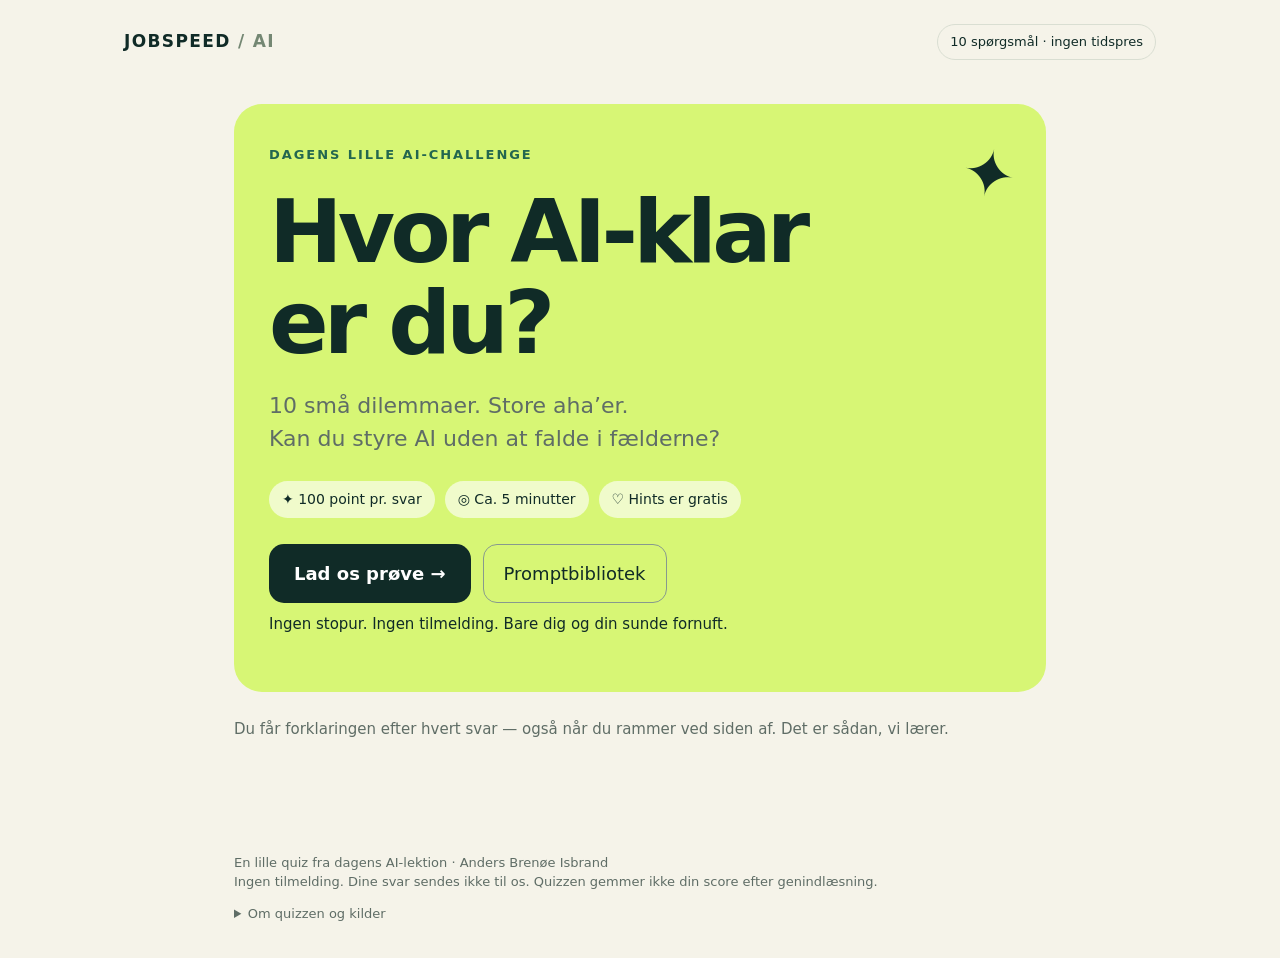
==== ai/index.html @ 57f738f5 "Add files via upload" ====
<!doctype html><html lang="da"><head><meta charset="utf-8"><meta name="viewport" content="width=device-width,initial-scale=1"><meta name="theme-color" content="#102b27"><meta name="description" content="10 små dilemmaer. Store AI-aha'er. Prøv Jobspeeds gratis quiz om AI i jobsøgning og hverdagen."><title>AI-klar? · Jobspeed</title><style>
:root{--bg:#f5f3e9;--ink:#102b27;--green:#23674f;--lime:#d7f675;--muted:#5f6d66;--line:#d9ded2}*{box-sizing:border-box}body{margin:0;background:var(--bg);color:var(--ink);font:18px/1.5 system-ui,sans-serif}header{max-width:1080px;margin:auto;padding:24px;display:flex;justify-content:space-between;align-items:center}.brand{font-weight:900;letter-spacing:.08em;font-size:17px}.pill{font-size:13px;border:1px solid var(--line);border-radius:30px;padding:7px 12px}main{max-width:860px;margin:20px auto;padding:0 24px 55px}h1{font-size:clamp(46px,9vw,88px);letter-spacing:-.055em;line-height:1.04;margin:20px 0}h2{font-size:clamp(25px,4vw,38px);line-height:1.22;letter-spacing:-.025em;margin:16px 0 25px}h3{margin:0 0 6px;font-size:21px}p{margin:10px 0 22px}.eyebrow{font-size:13px;text-transform:uppercase;letter-spacing:.15em;font-weight:800;color:var(--green)}.lead{font-size:22px;max-width:610px;color:var(--muted)}button,a{touch-action:manipulation}button{font:inherit;cursor:pointer}button:focus-visible,a:focus-visible,summary:focus-visible{outline:3px solid #bd5500;outline-offset:4px}.primary{border:0;border-radius:15px;padding:16px 25px;background:var(--ink);color:white;font-weight:750;min-height:54px}.primary:hover{background:var(--green)}.secondary{background:transparent;border:1px solid #87998e;border-radius:14px;padding:13px 20px;color:var(--ink)}.hero{background:var(--lime);padding:35px;border-radius:28px;position:relative;overflow:hidden;margin-bottom:26px}.hero .small{font-size:15px}.orb{font-size:64px;position:absolute;right:30px;top:22px;transform:rotate(12deg)}.chips{display:flex;gap:10px;flex-wrap:wrap;margin:26px 0}.chip{background:#ffffffa0;padding:8px 13px;border-radius:30px;font-size:14px}.actions{display:flex;gap:12px;flex-wrap:wrap;margin-top:22px}.muted{color:var(--muted);font-size:15px}.progress{height:8px;background:#dde3d8;border-radius:20px;overflow:hidden;margin:14px 0 28px}.progress>div{height:100%;background:var(--green);transition:width .3s}.meta{display:flex;justify-content:space-between;font-size:14px;font-weight:750}.card{background:#fff;border:1px solid var(--line);border-radius:24px;padding:30px}.answers{display:grid;gap:12px}.answer{text-align:left;display:flex;align-items:center;gap:15px;width:100%;border:2px solid #e1e6df;background:white;color:var(--ink);padding:16px;border-radius:15px;font-size:17px}.answer:not(:disabled):hover{background:#f1f6df;border-color:#72985a}.letter{flex-shrink:0;border-radius:9px;background:#eff2ea;width:32px;height:32px;display:grid;place-items:center;font-weight:800}.answer:disabled{cursor:default;opacity:1}.answer.correct{background:#e7f5d4;border-color:#547b23}.answer.wrong{background:#fff0e7;border-color:#b65d32}.verdict{font-size:13px;font-weight:800;margin-left:auto}.feedback{border-left:4px solid var(--green);padding:5px 0 5px 18px;margin:24px 0 0}.feedback p{margin:7px 0}.hint{margin:20px 0;font-size:15px;color:var(--muted)}summary{cursor:pointer}.score{font-size:80px;line-height:1;font-weight:900;letter-spacing:-.06em}.review{padding:20px 0;border-top:1px solid var(--line)}.review p{font-size:16px;margin:6px 0}.tag{font-size:12px;font-weight:800;color:var(--green)}footer{max-width:860px;margin:auto;padding:15px 24px 35px;font-size:13px;color:var(--muted)}footer a{color:inherit}.confetti{position:fixed;inset:0;pointer-events:none;overflow:hidden}.confetti i{position:absolute;width:10px;height:18px;background:var(--lime);animation:fall 1.8s ease-in forwards}@keyframes fall{from{transform:translateY(-50px) rotate(0)}to{transform:translateY(105vh) rotate(480deg)}}@media(prefers-reduced-motion:reduce){*{animation:none!important;transition:none!important}.confetti{display:none}}@media(max-width:560px){header{padding:18px}main{padding:0 16px;margin-top:8px}.hero{padding:25px}.orb{font-size:40px;right:20px;top:18px}.card{padding:21px}.answer{padding:13px;font-size:16px}.lead{font-size:19px}.verdict{font-size:11px}.pill{font-size:11px}}[hidden]{display:none!important}a.primary,a.secondary{display:inline-flex;align-items:center;text-decoration:none;min-height:54px}a.secondary:hover,button.secondary:hover{background:#ffffff80}.secondary{min-height:54px}
</style></head><body><header><div class="brand">JOBSPEED<span style="color:#748773"> / AI</span></div><span class="pill">10 spørgsmål · ingen tidspres</span></header><main id="app"></main><footer>En lille quiz fra dagens AI-lektion · Anders Brenøe Isbrand<br>Ingen tilmelding. Dine svar sendes ikke til os. Quizzen gemmer ikke din score efter genindlæsning.<details style="margin-top:12px"><summary>Om quizzen og kilder</summary><p>Scenarierne bygger på Jobspeeds kursusmateriale. Ét rigtigt svar pr. spørgsmål. 100 point pr. rigtigt svar; ingen bonus for hastighed.</p><a href="https://help.openai.com/en/articles/10032626-prompt-engineering-best-practices-for-chatgpt" target="_blank" rel="noopener">OpenAI: gode prompts</a> · <a href="https://www.anthropic.com/engineering/building-effective-agents" target="_blank" rel="noopener">Anthropic: AI-agenter</a> · <a href="https://digst.dk/kunstig-intelligens/guides-til-brug-af-kunstig-intelligens/guide-til-borgere/" target="_blank" rel="noopener">Digitaliseringsstyrelsen: sikker brug af AI</a></details></footer><script src="quiz.js"></script></body></html>
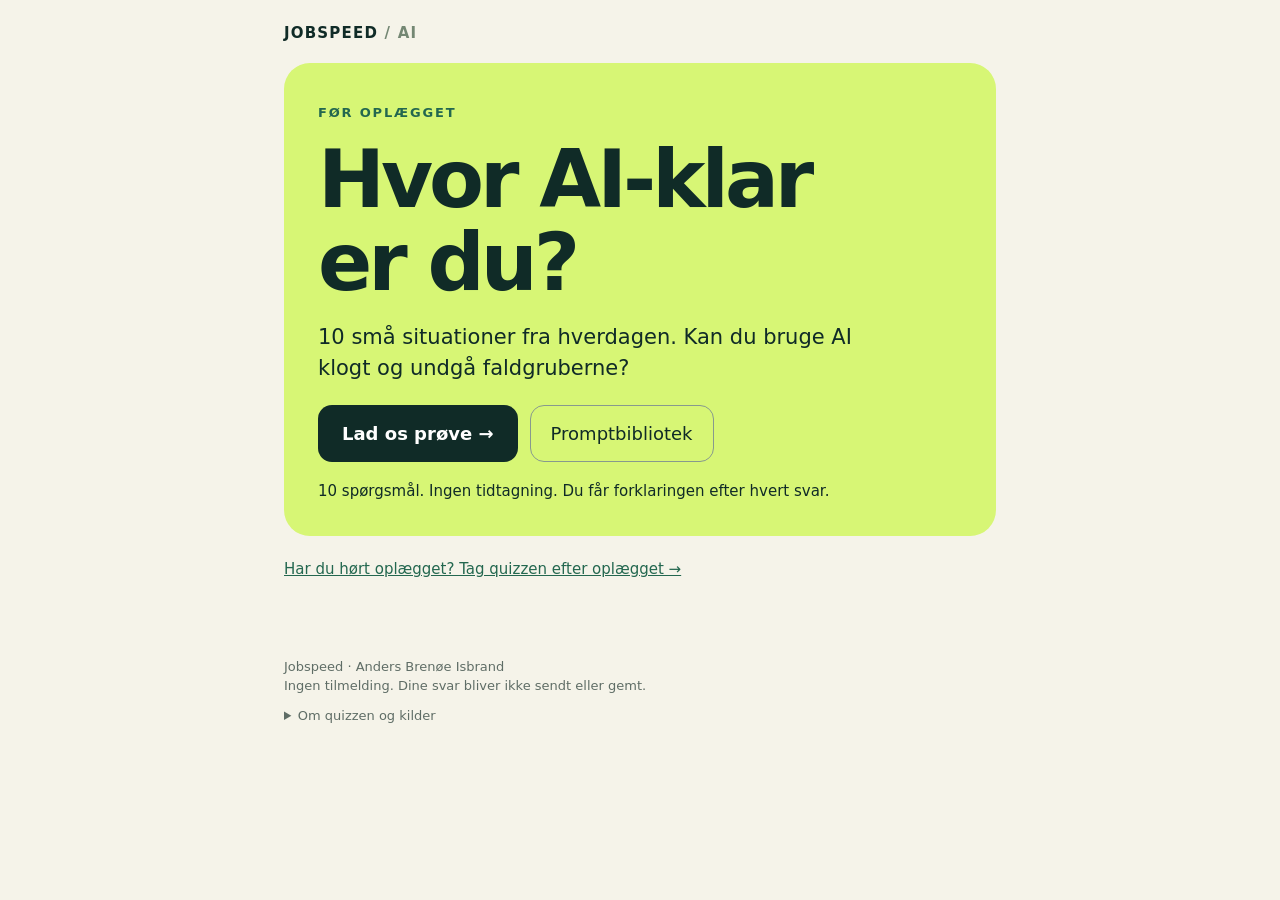
==== commit cb138eae: "Add files via upload" ====
--- a/ai/index.html
+++ b/ai/index.html
@@ -1,3 +1,3 @@
-<!doctype html><html lang="da"><head><meta charset="utf-8"><meta name="viewport" content="width=device-width,initial-scale=1"><meta name="theme-color" content="#102b27"><meta name="description" content="10 små dilemmaer. Store AI-aha'er. Prøv Jobspeeds gratis quiz om AI i jobsøgning og hverdagen."><title>AI-klar? · Jobspeed</title><style>
-:root{--bg:#f5f3e9;--ink:#102b27;--green:#23674f;--lime:#d7f675;--muted:#5f6d66;--line:#d9ded2}*{box-sizing:border-box}body{margin:0;background:var(--bg);color:var(--ink);font:18px/1.5 system-ui,sans-serif}header{max-width:1080px;margin:auto;padding:24px;display:flex;justify-content:space-between;align-items:center}.brand{font-weight:900;letter-spacing:.08em;font-size:17px}.pill{font-size:13px;border:1px solid var(--line);border-radius:30px;padding:7px 12px}main{max-width:860px;margin:20px auto;padding:0 24px 55px}h1{font-size:clamp(46px,9vw,88px);letter-spacing:-.055em;line-height:1.04;margin:20px 0}h2{font-size:clamp(25px,4vw,38px);line-height:1.22;letter-spacing:-.025em;margin:16px 0 25px}h3{margin:0 0 6px;font-size:21px}p{margin:10px 0 22px}.eyebrow{font-size:13px;text-transform:uppercase;letter-spacing:.15em;font-weight:800;color:var(--green)}.lead{font-size:22px;max-width:610px;color:var(--muted)}button,a{touch-action:manipulation}button{font:inherit;cursor:pointer}button:focus-visible,a:focus-visible,summary:focus-visible{outline:3px solid #bd5500;outline-offset:4px}.primary{border:0;border-radius:15px;padding:16px 25px;background:var(--ink);color:white;font-weight:750;min-height:54px}.primary:hover{background:var(--green)}.secondary{background:transparent;border:1px solid #87998e;border-radius:14px;padding:13px 20px;color:var(--ink)}.hero{background:var(--lime);padding:35px;border-radius:28px;position:relative;overflow:hidden;margin-bottom:26px}.hero .small{font-size:15px}.orb{font-size:64px;position:absolute;right:30px;top:22px;transform:rotate(12deg)}.chips{display:flex;gap:10px;flex-wrap:wrap;margin:26px 0}.chip{background:#ffffffa0;padding:8px 13px;border-radius:30px;font-size:14px}.actions{display:flex;gap:12px;flex-wrap:wrap;margin-top:22px}.muted{color:var(--muted);font-size:15px}.progress{height:8px;background:#dde3d8;border-radius:20px;overflow:hidden;margin:14px 0 28px}.progress>div{height:100%;background:var(--green);transition:width .3s}.meta{display:flex;justify-content:space-between;font-size:14px;font-weight:750}.card{background:#fff;border:1px solid var(--line);border-radius:24px;padding:30px}.answers{display:grid;gap:12px}.answer{text-align:left;display:flex;align-items:center;gap:15px;width:100%;border:2px solid #e1e6df;background:white;color:var(--ink);padding:16px;border-radius:15px;font-size:17px}.answer:not(:disabled):hover{background:#f1f6df;border-color:#72985a}.letter{flex-shrink:0;border-radius:9px;background:#eff2ea;width:32px;height:32px;display:grid;place-items:center;font-weight:800}.answer:disabled{cursor:default;opacity:1}.answer.correct{background:#e7f5d4;border-color:#547b23}.answer.wrong{background:#fff0e7;border-color:#b65d32}.verdict{font-size:13px;font-weight:800;margin-left:auto}.feedback{border-left:4px solid var(--green);padding:5px 0 5px 18px;margin:24px 0 0}.feedback p{margin:7px 0}.hint{margin:20px 0;font-size:15px;color:var(--muted)}summary{cursor:pointer}.score{font-size:80px;line-height:1;font-weight:900;letter-spacing:-.06em}.review{padding:20px 0;border-top:1px solid var(--line)}.review p{font-size:16px;margin:6px 0}.tag{font-size:12px;font-weight:800;color:var(--green)}footer{max-width:860px;margin:auto;padding:15px 24px 35px;font-size:13px;color:var(--muted)}footer a{color:inherit}.confetti{position:fixed;inset:0;pointer-events:none;overflow:hidden}.confetti i{position:absolute;width:10px;height:18px;background:var(--lime);animation:fall 1.8s ease-in forwards}@keyframes fall{from{transform:translateY(-50px) rotate(0)}to{transform:translateY(105vh) rotate(480deg)}}@media(prefers-reduced-motion:reduce){*{animation:none!important;transition:none!important}.confetti{display:none}}@media(max-width:560px){header{padding:18px}main{padding:0 16px;margin-top:8px}.hero{padding:25px}.orb{font-size:40px;right:20px;top:18px}.card{padding:21px}.answer{padding:13px;font-size:16px}.lead{font-size:19px}.verdict{font-size:11px}.pill{font-size:11px}}[hidden]{display:none!important}a.primary,a.secondary{display:inline-flex;align-items:center;text-decoration:none;min-height:54px}a.secondary:hover,button.secondary:hover{background:#ffffff80}.secondary{min-height:54px}
-</style></head><body><header><div class="brand">JOBSPEED<span style="color:#748773"> / AI</span></div><span class="pill">10 spørgsmål · ingen tidspres</span></header><main id="app"></main><footer>En lille quiz fra dagens AI-lektion · Anders Brenøe Isbrand<br>Ingen tilmelding. Dine svar sendes ikke til os. Quizzen gemmer ikke din score efter genindlæsning.<details style="margin-top:12px"><summary>Om quizzen og kilder</summary><p>Scenarierne bygger på Jobspeeds kursusmateriale. Ét rigtigt svar pr. spørgsmål. 100 point pr. rigtigt svar; ingen bonus for hastighed.</p><a href="https://help.openai.com/en/articles/10032626-prompt-engineering-best-practices-for-chatgpt" target="_blank" rel="noopener">OpenAI: gode prompts</a> · <a href="https://www.anthropic.com/engineering/building-effective-agents" target="_blank" rel="noopener">Anthropic: AI-agenter</a> · <a href="https://digst.dk/kunstig-intelligens/guides-til-brug-af-kunstig-intelligens/guide-til-borgere/" target="_blank" rel="noopener">Digitaliseringsstyrelsen: sikker brug af AI</a></details></footer><script src="quiz.js"></script></body></html>
+<!doctype html><html lang="da"><head><meta charset="utf-8"><meta name="viewport" content="width=device-width,initial-scale=1"><meta name="theme-color" content="#102b27"><meta name="description" content="10 små situationer fra hverdagen. Prøv Jobspeeds gratis quiz om at bruge AI klogt og sikkert."><title>AI-klar? · Jobspeed</title><style>
+:root{--bg:#f5f3e9;--ink:#102b27;--green:#23674f;--lime:#d7f675;--muted:#5f6d66;--line:#d9ded2}*{box-sizing:border-box}body{margin:0;background:var(--bg);color:var(--ink);font:18px/1.5 system-ui,sans-serif}header{max-width:760px;margin:auto;padding:22px 24px 0}.brand{font-weight:900;letter-spacing:.08em;font-size:15px}.brand span{color:#748773}main{max-width:760px;margin:18px auto;padding:0 24px 40px}h1{font-size:clamp(44px,9vw,80px);letter-spacing:-.05em;line-height:1.04;margin:14px 0 18px}h2{font-size:clamp(24px,4vw,34px);line-height:1.22;letter-spacing:-.02em;margin:12px 0 22px}h1:focus,h2:focus{outline:none}h3{margin:0 0 4px;font-size:21px}p{margin:8px 0 18px}.eyebrow{font-size:13px;text-transform:uppercase;letter-spacing:.14em;font-weight:800;color:var(--green)}.lead{font-size:21px;max-width:560px}.small{font-size:15px;margin:18px 0 0}.muted{color:var(--muted);font-size:15px}a{color:var(--green)}button,a{touch-action:manipulation}button{font:inherit;cursor:pointer}button:focus-visible,a:focus-visible,summary:focus-visible{outline:3px solid #bd5500;outline-offset:4px}.primary{border:0;border-radius:14px;padding:15px 24px;background:var(--ink);color:#fff;font-weight:750;min-height:54px}.primary:hover{background:var(--green)}.secondary{display:inline-flex;align-items:center;min-height:54px;background:transparent;border:1px solid #87998e;border-radius:14px;padding:13px 20px;color:var(--ink);text-decoration:none}.secondary:hover{background:#ffffff80}.hero{background:var(--lime);padding:34px;border-radius:26px;margin-bottom:22px}.hero .muted{color:var(--ink);margin:18px 0 0}.hero a{color:var(--ink)}.actions{display:flex;gap:12px;flex-wrap:wrap;margin-top:20px}.progress{height:8px;background:#dde3d8;border-radius:20px;overflow:hidden;margin:12px 0 24px}.progress>div{height:100%;background:var(--green);transition:width .3s}.meta{display:flex;justify-content:space-between;font-size:14px;font-weight:750}.card{background:#fff;border:1px solid var(--line);border-radius:22px;padding:28px;margin-bottom:22px}.answers{display:grid;gap:10px}.answer{text-align:left;display:flex;align-items:center;gap:14px;width:100%;border:2px solid #e1e6df;background:#fff;color:var(--ink);padding:15px;border-radius:14px;font-size:17px;min-height:58px}.answer:not(:disabled):hover{background:#f1f6df;border-color:#72985a}.letter{flex-shrink:0;border-radius:9px;background:#eff2ea;width:32px;height:32px;display:grid;place-items:center;font-weight:800}.answer:disabled{cursor:default;opacity:1}.answer.correct{background:#e7f5d4;border-color:#547b23}.answer.wrong{background:#fff0e7;border-color:#b65d32}.verdict{font-size:13px;font-weight:800;margin-left:auto;white-space:nowrap}.feedback{border-left:4px solid var(--green);padding:4px 0 4px 18px;margin:22px 0 0}.feedback p{margin:6px 0}.rule{background:#f1f6df;border-radius:10px;padding:10px 12px}.hint{margin:18px 0 0;font-size:15px;color:var(--muted)}.hint p{margin:8px 0 0}summary{cursor:pointer}.score{font-size:80px;line-height:1;font-weight:900;letter-spacing:-.06em;margin:6px 0 12px}.score span{font-size:32px}.rules{margin:0;padding:0;list-style:none;counter-reset:r}.rules li{counter-increment:r;display:flex;gap:12px;align-items:baseline;padding:13px 0;border-top:1px solid var(--line);font-size:17px}.rules li::before{content:counter(r);flex-shrink:0;width:24px;font-weight:800;color:var(--green)}.rules li span:first-of-type{flex:1}.tag{font-size:12px;font-weight:800;color:var(--green);white-space:nowrap}.rules .new .tag{color:#a04e22}footer{max-width:760px;margin:auto;padding:0 24px 32px;font-size:13px;color:var(--muted)}footer a{color:inherit}.confetti{position:fixed;inset:0;pointer-events:none;overflow:hidden}.confetti i{position:absolute;width:10px;height:18px;animation:fall 1.8s ease-in forwards}@keyframes fall{from{transform:translateY(-50px) rotate(0)}to{transform:translateY(105vh) rotate(480deg)}}@media(prefers-reduced-motion:reduce){*{animation:none!important;transition:none!important}.confetti{display:none}}@media(max-width:560px){header{padding:16px 16px 0}main{padding:0 16px 32px;margin-top:12px}.hero{padding:24px}.card{padding:20px}.answer{padding:13px;font-size:16px}.lead{font-size:19px}.verdict{font-size:11px}.rules li{flex-wrap:wrap}.rules .tag{margin-left:36px}}[hidden]{display:none!important}
+</style></head><body data-quiz="intro"><header><div class="brand">JOBSPEED<span> / AI</span></div></header><main id="app"></main><footer>Jobspeed · Anders Brenøe Isbrand<br>Ingen tilmelding. Dine svar bliver ikke sendt eller gemt.<details style="margin-top:10px"><summary>Om quizzen og kilder</summary><p>Ét rigtigt svar pr. spørgsmål. 100 point pr. rigtigt svar og ingen ekstra point for at være hurtig. Spørgsmålene bygger på Jobspeeds undervisning i AI.</p><a href="https://digst.dk/kunstig-intelligens/guides-til-brug-af-kunstig-intelligens/guide-til-borgere/" target="_blank" rel="noopener">Digitaliseringsstyrelsen: guide til borgere</a> · <a href="https://help.openai.com/en/articles/10032626-prompt-engineering-best-practices-for-chatgpt" target="_blank" rel="noopener">OpenAI: gode prompts</a> · <a href="https://www.anthropic.com/engineering/building-effective-agents" target="_blank" rel="noopener">Anthropic: AI, der handler selv</a></details></footer><script src="quiz.js"></script></body></html>
